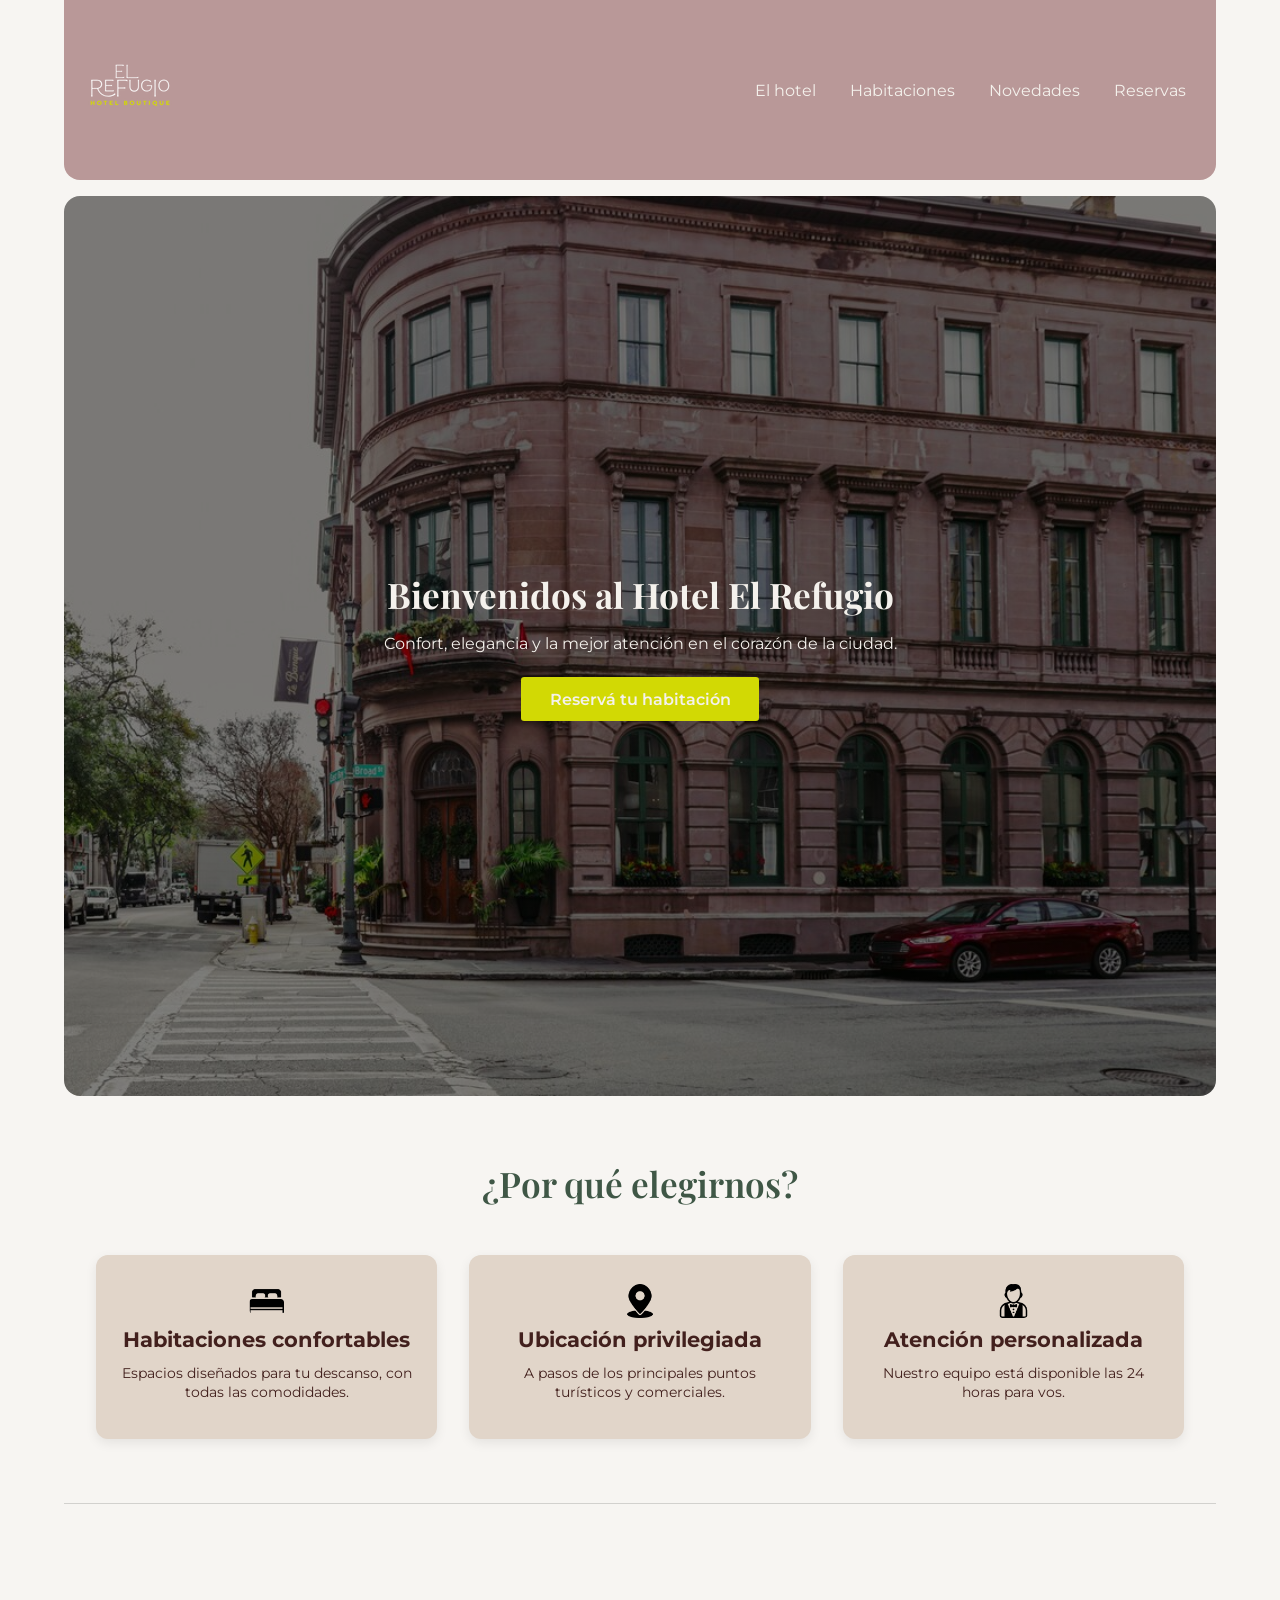
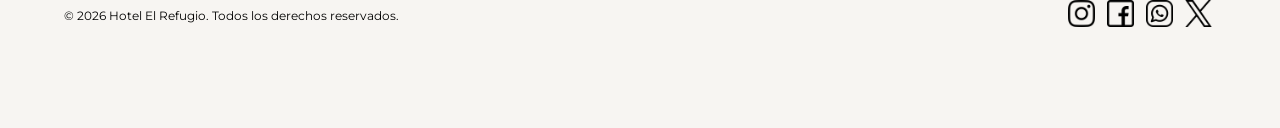
==== index.html @ 51b8ade5 "cambio de descripcion de la etiqueta meta description" ====
<!DOCTYPE html>
<html lang="es">
<head>
  <meta charset="UTF-8">
  <meta name="viewport" content="width=device-width, initial-scale=1.0">
  <link rel="stylesheet" href="./css/main.css">

  <title>Inicio | Hotel Boutique El Refugio</title>
  <link rel="shortcut icon" href="./img/logos/refugioicono.png" type="image/x-icon">

  <meta name="description" content="Hotel El Refugio ofrece alojamiento confortable, habitaciones acogedoras y atención personalizada para disfrutar de una estadía tranquila y agradable. Conocé nuestras instalaciones y reservá tu estadía.>

  <meta name="keywords" content=""Hotel El Refugio, hotel en Córdoba, alojamiento en Córdoba, hospedaje en Córdoba, habitaciones de hotel, alojamiento confortable, estadía en Córdoba, reservas de hotel, hotel turístico, habitaciones acogedoras, turismo en Córdoba">
  <meta name="author" content="María Passucci">
  <meta name="owner" content="María Passucci">


</head>
<body>
<!-- header -->
  <header>
    <nav class="header">
      <div class="logo"><img src="./img/logos/refugio.png" alt="logo hotel el refugio"></div>
      <ul class="nav-links">
        <!-- <li><a href="index.html">Inicio</a></li> -->
        <a href="nosotros.html">El hotel</a>
        <a href="habitaciones.html">Habitaciones</a>
        <a href="novedades.html">Novedades</a>
        <a href="reservas.html">Reservas</a>
      </ul>
    </nav>
  </header>

  <!-- seccion main -->
  <main>
    <section class="hero">
      <h1>Bienvenidos al Hotel El Refugio</h1>
      <p class="parrafohero">Confort, elegancia y la mejor atención en el corazón de la ciudad.</p>
      <a href="./reservas.html" class="btn-primary">Reservá tu habitación</a>
    </section>

    <section class="content">
      <h2>¿Por qué elegirnos?</h2>
      <div class="cards">
        <div class="card">
          <img src="./img/logos/room.png" alt="Logo habitacion" class="logo-img">
          <h3>Habitaciones confortables</h3>
          <p>Espacios diseñados para tu descanso, con todas las comodidades.</p>
        </div>
        <div class="card">
          <img src="./img/logos/location.png" alt="Logo ubicación" class="logo-img">
          <h3>Ubicación privilegiada</h3>
          <p>A pasos de los principales puntos turísticos y comerciales.</p>
        </div>
        <div class="card">
          <img src="./img/logos/waiter.png" alt="Logo atención personalizada" class="logo-img">
          <h3>Atención personalizada</h3>
          <p>Nuestro equipo está disponible las 24 horas para vos.</p>
        </div>
      </div>
    </section>
    
  </main>

  <footer class="footer">
    <div class="pfooter">
       <p>&copy; 2026 Hotel El Refugio. Todos los derechos reservados.</p>
    </div>
   
    <div class="redes">
      <a href="https://www.instagram.com/"><img src="./img/logos/instagram.png" alt="logo instagram" title="Instagram"></a>
      <a href="https://www.facebook.com/"><img src="./img/logos/facebook.png" alt="logo facebook" title="Facebook"></a>
      <a href="https://web.whatsapp.com/"><img src="./img/logos/whatsapp.png" alt="logo instagram" title="Whatsapp"></a>
      <a href="https://x.com/?lang=es"><img src="./img/logos/x.png" alt="logo x" title="X"></a>
    </div>
  </footer>

  <script src="js/script.js"></script>
</body>
</html>
---- css/main.css ----
@import url("https://fonts.googleapis.com/css2?family=Montserrat:ital,wght@0,100..900;1,100..900&family=Playfair+Display:ital,wght@0,400..900;1,400..900&display=swap");
.header {
  display: flex;
  flex-direction: row;
  justify-content: space-between;
  align-items: center;
  background-color: #b99898;
  width: 100%;
  height: 20vh;
  border-radius: 0px 0px 1rem 1rem;
}
@media (max-width: 900px) {
  .header {
    flex-direction: column;
    justify-content: center;
  }
}
@media (max-width: 500px) {
  .header {
    flex-direction: column;
    justify-content: center;
    height: 25vh;
  }
}

.nav-links {
  font-family: "Montserrat", sans-serif;
  list-style: none;
  padding-right: 15px;
}
.nav-links a {
  display: inline-block;
  text-decoration: none;
  font-size: 1rem;
  padding: 15px;
  color: #F4F1EC;
}
.nav-links a:hover {
  color: #D2D904;
}
@media (max-width: 1200px) and (min-width: 700) {
  .nav-links a {
    font-size: 0.87rem;
  }
}
@media (max-width: 699px) and (min-width: 400px) {
  .nav-links a {
    font-size: 0.75rem;
    align-self: center;
    padding: 5px;
  }
}
@media (max-width: 399px) {
  .nav-links a {
    font-size: 0.6rem;
    align-self: center;
    padding: 5px;
  }
}

.logo {
  transition: transform 0.3s ease;
  padding-left: 1rem;
}
.logo:hover {
  transform: scale(1.1);
}

* {
  margin: 0;
  padding: 0;
  box-sizing: border-box;
}

body {
  background-color: #F7F5F2;
  max-width: 90%;
  margin: auto;
  font-family: "Montserrat", sans-serif;
  height: 100%;
}

h1 {
  color: #1a100f;
}

.hero {
  background-image: linear-gradient(rgba(0, 0, 0, 0.5), rgba(0, 0, 0, 0.5)), url("../img/images/frentehotel.jpg");
  background-size: cover;
  background-position: center;
  min-height: 100vh;
  display: flex;
  flex-direction: column;
  justify-content: center;
  align-items: center;
  text-align: center;
  border-radius: 1rem;
  margin-top: 1rem;
}
.hero h1 {
  font-size: 2.2rem;
  margin-bottom: 1rem;
  color: #F4F1EC;
  font-family: "Playfair Display", serif;
}
.hero .parrafohero {
  color: #F4F1EC;
}

button {
  border: none;
  background-color: #D2D904;
  color: #F4F1EC;
  text-decoration: none;
  font-weight: 600;
  font-family: "Montserrat", sans-serif;
  font-size: 1rem;
}

.btn-primary {
  display: inline-block;
  margin-top: 1.5rem;
  padding: 0.8rem 1.8rem;
  background-color: #D2D904;
  color: #F4F1EC;
  text-decoration: none;
  border-radius: 0.2rem;
  font-weight: 600;
  transition: opacity 0.2s;
  font-family: "Montserrat", sans-serif;
  font-size: 1rem;
  cursor: pointer;
}
.btn-primary.btn-primary:hover {
  opacity: 0.7;
}

.reserva {
  margin: 0 auto;
}

.content {
  text-align: center;
  font-size: "Montserrat", sans-serif;
}

.form-contacto {
  display: flex;
  flex-direction: column;
  gap: 0.6rem;
  max-width: 600px;
  margin: auto;
}
.form-contacto label {
  font-weight: 600;
  margin-top: 0.7rem;
  color: #1a100f;
  font-size: 0.87rem;
}
.form-contacto input,
.form-contacto textarea {
  padding: 0.6rem;
  border: 1px solid rgba(206, 187, 194, 0.3411764706);
  border-radius: 0.5rem;
}
.form-contacto button {
  margin-top: 1rem;
  padding: 0.7rem;
  color: #F4F1EC;
  border: none;
  border-radius: 0.5rem;
  cursor: pointer;
}
.form-contacto button:hover {
  opacity: 0.85;
}

.footer {
  display: flex;
  flex-direction: row;
  justify-content: space-between;
  align-items: center;
  width: 100%;
  height: 25vh;
  border-top: 1px solid rgba(0, 0, 0, 0.15);
}
@media (max-width: 680px) {
  .footer {
    flex-direction: column;
    justify-content: center;
    align-items: center;
  }
}

.redes {
  transition: transform 0.6s ease;
}
@media (max-width: 680px) {
  .redes {
    padding-top: 20px;
  }
}
.redes img {
  width: 35px;
  height: 35px;
  padding: 4px;
}
.redes img:hover {
  transform: translateY(-8px);
}

.pfooter {
  font-size: 0.75rem;
  text-align: center;
}

.content {
  padding: 4rem 2rem;
  max-width: 100%;
  margin: 0 auto;
}
.content h2 {
  font-size: 2.2rem;
  text-align: center;
  margin-bottom: 3rem;
  color: #3f5746;
  font-family: "Playfair Display", serif;
}
.content img {
  max-width: 15%;
  padding: 0.3rem;
}

.cards {
  display: grid;
  grid-template-columns: repeat(3, 1fr);
  gap: 2rem;
}
@media (max-width: 900px) {
  .cards {
    grid-template-columns: repeat(2, 1fr);
  }
}
@media (max-width: 600px) {
  .cards {
    grid-template-columns: 1fr;
  }
}

.card {
  border-radius: 12px;
  padding: 1.5rem;
  background: #E1D5C9;
  box-shadow: 0 4px 12px rgba(0, 0, 0, 0.08);
  transition: transform 0.25s ease, box-shadow 0.25s ease;
  text-align: center;
}
.card img {
  max-width: 100%;
  border-radius: 12px;
}
.card:hover {
  transform: translateY(-9px);
  box-shadow: 0 8px 20px rgba(0, 0, 0, 0.15);
}
.card h3 {
  font-size: 1.3rem;
  margin-bottom: 0.75rem;
  color: #42201d;
}
.card p {
  font-size: 0.87rem;
  color: #42201d;
  line-height: 1.4;
  margin-bottom: 0.75rem;
}
.card .logo-img {
  max-width: 15%;
}
.card .price {
  font-weight: bold;
  font-size: 1rem;
  color: #1a100f;
  margin-bottom: 0;
}

.card-group {
  column-gap: 1rem;
  max-width: 100%;
  margin: 0 auto;
  height: 30%;
}

.refugio {
  display: flex;
  flex-direction: row;
  justify-content: center;
  align-items: center;
  column-gap: 0.7rem;
}
.refugio img {
  max-width: 50%;
}

.textorefugio {
  column-count: 2;
  column-gap: 40px;
  line-height: 1.7;
  max-width: 80%;
  justify-self: center;
  font-size: 1rem;
  text-wrap: pretty;
  padding-top: 40px;
  text-align: justify;
}

.servicios {
  color: #a17474;
  text-align: center;
}

.uno {
  padding-top: 30px;
}

.dos {
  padding-bottom: 50px;
}

h2 {
  font-weight: 600;
}

.reservas {
  background: linear-gradient(to top, #b99898, #E1D5C9, #F7F5F2 85%);
  border-radius: 0px 0px 0.5rem 0.5rem;
  margin-top: 20px;
  max-width: 90%;
  margin: auto;
}

/*# sourceMappingURL=main.css.map */
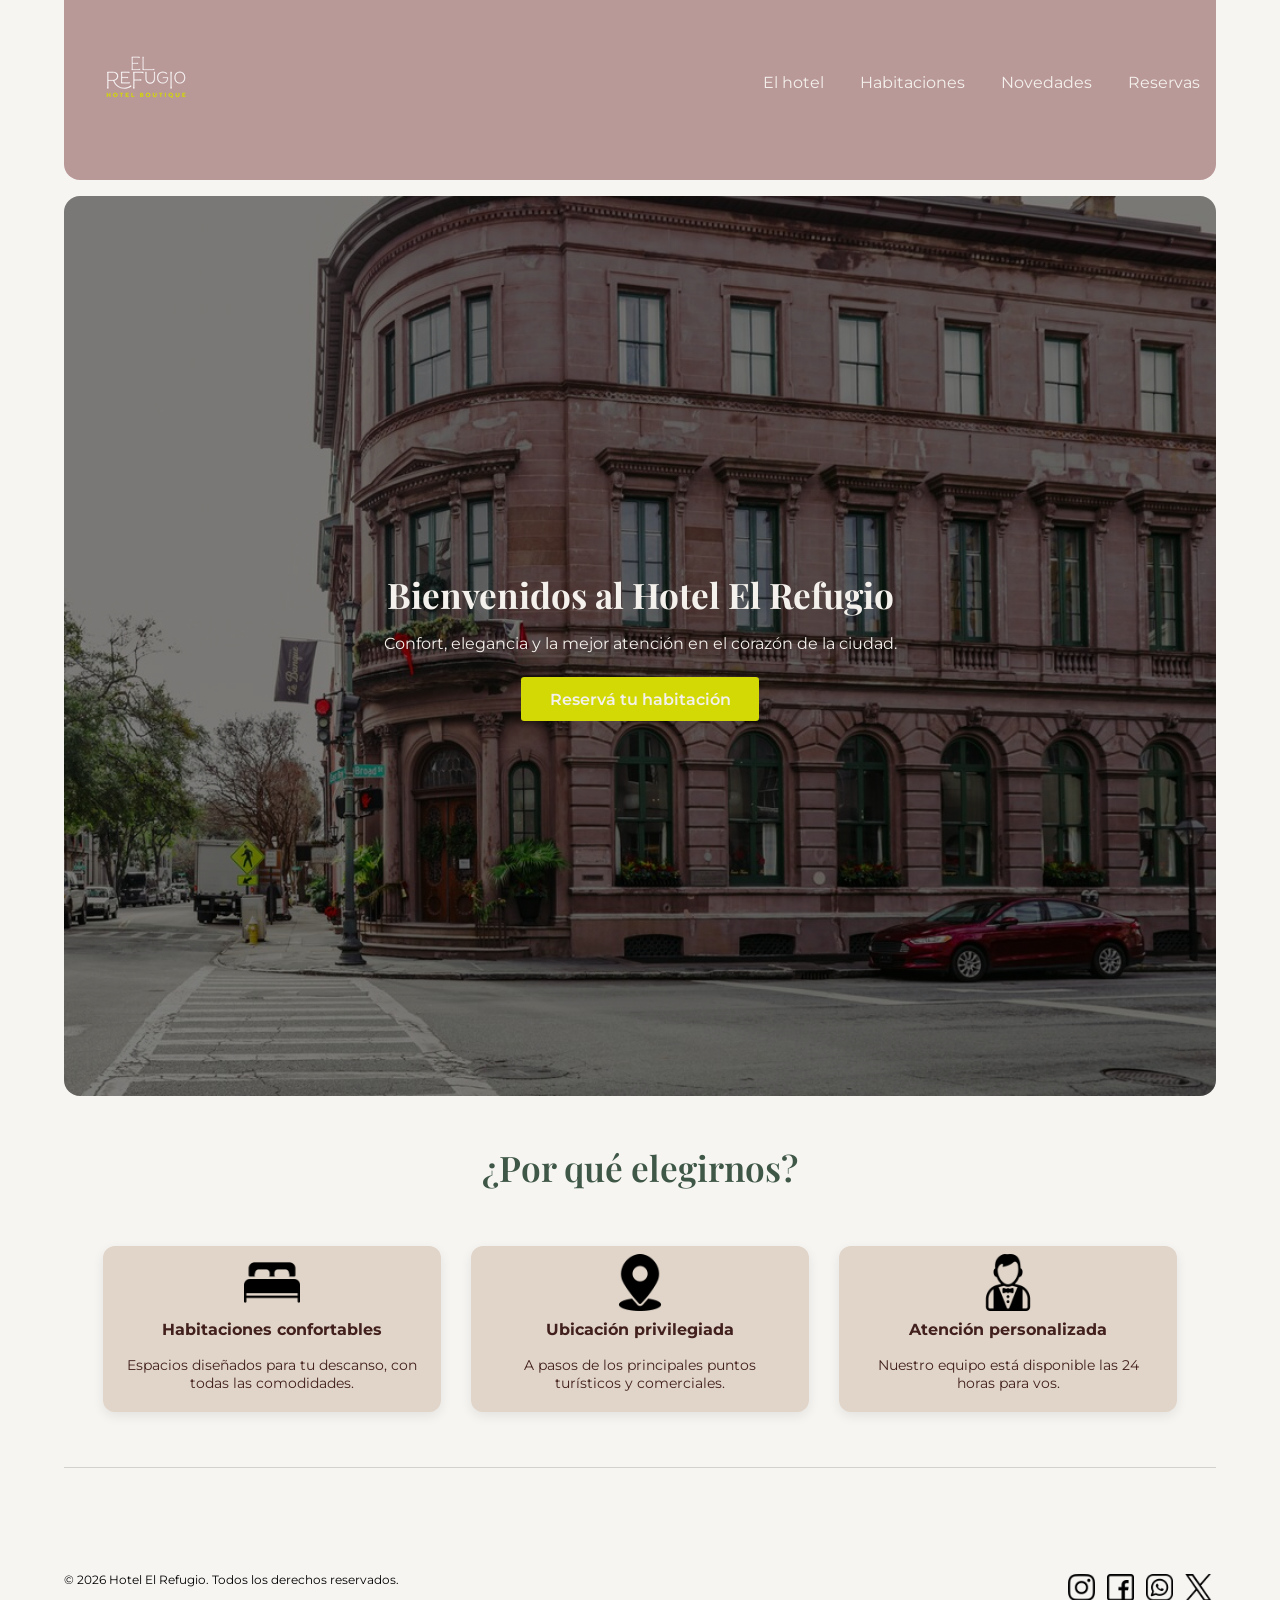
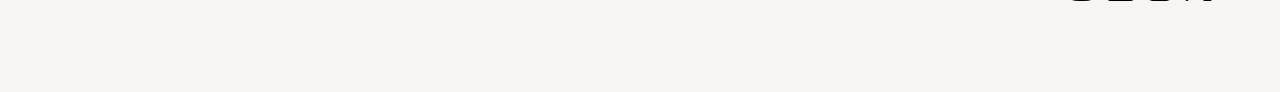
==== commit 468940e9: "agregue @media y corregi errores en html" ====
--- a/index.html
+++ b/index.html
@@ -13,6 +13,11 @@
   <meta name="keywords" content=""Hotel El Refugio, hotel en Córdoba, alojamiento en Córdoba, hospedaje en Córdoba, habitaciones de hotel, alojamiento confortable, estadía en Córdoba, reservas de hotel, hotel turístico, habitaciones acogedoras, turismo en Córdoba">
   <meta name="author" content="María Passucci">
   <meta name="owner" content="María Passucci">
+
+  <meta property="og:title" content="Hotel El Refugio" />
+<meta property="og:type" content="website"/>
+<meta property="og:url" content="https://mmpassucci.github.io/hotel-el-refugio/" />
+<meta property="og:image" content="https://raw.githubusercontent.com/mmpassucci/hotel-el-refugio/refs/heads/main/img/logos/refugio.png" />
 
 
 </head>
@@ -43,19 +48,19 @@
       <h2>¿Por qué elegirnos?</h2>
       <div class="cards">
         <div class="card">
-          <img src="./img/logos/room.png" alt="Logo habitacion" class="logo-img">
-          <h3>Habitaciones confortables</h3>
-          <p>Espacios diseñados para tu descanso, con todas las comodidades.</p>
+          <img src="./img/logos/room.png" alt="Logo habitacion" class="logoinicio">
+          <h3 class="tituloinicio">Habitaciones confortables</h3>
+          <p class="parrafoinicio">Espacios diseñados para tu descanso, con todas las comodidades.</p>
         </div>
         <div class="card">
-          <img src="./img/logos/location.png" alt="Logo ubicación" class="logo-img">
-          <h3>Ubicación privilegiada</h3>
-          <p>A pasos de los principales puntos turísticos y comerciales.</p>
+          <img src="./img/logos/location.png" alt="Logo ubicación" class="logoinicio">
+          <h3 class="tituloinicio">Ubicación privilegiada</h3>
+          <p class="parrafoinicio">A pasos de los principales puntos turísticos y comerciales.</p>
         </div>
         <div class="card">
-          <img src="./img/logos/waiter.png" alt="Logo atención personalizada" class="logo-img">
-          <h3>Atención personalizada</h3>
-          <p>Nuestro equipo está disponible las 24 horas para vos.</p>
+          <img src="./img/logos/waiter.png" alt="Logo atención personalizada" class="logoinicio">
+          <h3 class="tituloinicio">Atención personalizada</h3>
+          <p class="parrafoinicio">Nuestro equipo está disponible las 24 horas para vos.</p>
         </div>
       </div>
     </section>
--- a/css/main.css
+++ b/css/main.css
@@ -1,69 +1,56 @@
 @import url("https://fonts.googleapis.com/css2?family=Montserrat:ital,wght@0,100..900;1,100..900&family=Playfair+Display:ital,wght@0,400..900;1,400..900&display=swap");
 .header {
   display: flex;
-  flex-direction: row;
-  justify-content: space-between;
+  flex-direction: column;
+  justify-content: center;
   align-items: center;
   background-color: #b99898;
   width: 100%;
   height: 20vh;
   border-radius: 0px 0px 1rem 1rem;
-}
-@media (max-width: 900px) {
+  padding-bottom: 1rem;
+}
+@media (min-width: 768px) {
   .header {
-    flex-direction: column;
-    justify-content: center;
-  }
-}
-@media (max-width: 500px) {
-  .header {
-    flex-direction: column;
-    justify-content: center;
-    height: 25vh;
+    flex-direction: row;
+    justify-content: space-between;
   }
 }
 
 .nav-links {
   font-family: "Montserrat", sans-serif;
   list-style: none;
-  padding-right: 15px;
+  justify-self: center;
 }
 .nav-links a {
   display: inline-block;
   text-decoration: none;
-  font-size: 1rem;
-  padding: 15px;
+  font-size: 0.6rem;
+  padding: 7px;
   color: #F4F1EC;
 }
 .nav-links a:hover {
   color: #D2D904;
 }
-@media (max-width: 1200px) and (min-width: 700) {
+@media (min-width: 768px) {
   .nav-links a {
-    font-size: 0.87rem;
-  }
-}
-@media (max-width: 699px) and (min-width: 400px) {
-  .nav-links a {
-    font-size: 0.75rem;
-    align-self: center;
-    padding: 5px;
-  }
-}
-@media (max-width: 399px) {
-  .nav-links a {
-    font-size: 0.6rem;
-    align-self: center;
-    padding: 5px;
+    font-size: 1rem;
+    padding: 1rem;
   }
 }
 
 .logo {
+  width: 90px;
+  height: auto;
   transition: transform 0.3s ease;
-  padding-left: 1rem;
 }
 .logo:hover {
   transform: scale(1.1);
+}
+@media (min-width: 768px) {
+  .logo {
+    padding-left: 2rem;
+  }
 }
 
 * {
@@ -155,20 +142,20 @@
   font-weight: 600;
   margin-top: 0.7rem;
   color: #1a100f;
-  font-size: 0.87rem;
+  font-size: 0.9rem;
 }
 .form-contacto input,
 .form-contacto textarea {
   padding: 0.6rem;
   border: 1px solid rgba(206, 187, 194, 0.3411764706);
-  border-radius: 0.5rem;
+  border-radius: 0.7rem;
 }
 .form-contacto button {
   margin-top: 1rem;
   padding: 0.7rem;
   color: #F4F1EC;
   border: none;
-  border-radius: 0.5rem;
+  border-radius: 0.7rem;
   cursor: pointer;
 }
 .form-contacto button:hover {
@@ -184,7 +171,7 @@
   height: 25vh;
   border-top: 1px solid rgba(0, 0, 0, 0.15);
 }
-@media (max-width: 680px) {
+@media (max-width: 768px) {
   .footer {
     flex-direction: column;
     justify-content: center;
@@ -193,12 +180,8 @@
 }
 
 .redes {
+  padding-top: 20px;
   transition: transform 0.6s ease;
-}
-@media (max-width: 680px) {
-  .redes {
-    padding-top: 20px;
-  }
 }
 .redes img {
   width: 35px;
@@ -215,9 +198,10 @@
 }
 
 .content {
-  padding: 4rem 2rem;
+  padding: 2rem 2rem;
   max-width: 100%;
-  margin: 0 auto;
+  margin: 1rem auto;
+  column-gap: 2rem;
 }
 .content h2 {
   font-size: 2.2rem;
@@ -232,63 +216,104 @@
 }
 
 .cards {
-  display: grid;
-  grid-template-columns: repeat(3, 1fr);
-  gap: 2rem;
-}
-@media (max-width: 900px) {
+  grid-template-columns: 1fr;
+  width: 90%;
+  margin: 0 auto;
+  column-gap: 2rem;
+}
+@media (min-width: 768px) {
   .cards {
-    grid-template-columns: repeat(2, 1fr);
-  }
-}
-@media (max-width: 600px) {
-  .cards {
-    grid-template-columns: 1fr;
+    display: grid;
+    grid-template-columns: 1fr 1fr 1fr;
+    width: 100%;
+    column-gap: 1rem;
   }
 }
 
 .card {
   border-radius: 12px;
-  padding: 1.5rem;
+  padding: 0.2rem;
   background: #E1D5C9;
   box-shadow: 0 4px 12px rgba(0, 0, 0, 0.08);
   transition: transform 0.25s ease, box-shadow 0.25s ease;
   text-align: center;
+  margin: 7px;
 }
 .card img {
   max-width: 100%;
-  border-radius: 12px;
+  border-radius: 0.7rem;
 }
 .card:hover {
   transform: translateY(-9px);
   box-shadow: 0 8px 20px rgba(0, 0, 0, 0.15);
 }
-.card h3 {
-  font-size: 1.3rem;
+
+.card-title {
+  font-size: 1rem;
   margin-bottom: 0.75rem;
   color: #42201d;
 }
-.card p {
-  font-size: 0.87rem;
+@media (min-width: 768px) {
+  .card-title {
+    font-size: 1.2rem;
+  }
+}
+
+.card-text {
+  font-size: 0.9rem;
   color: #42201d;
   line-height: 1.4;
   margin-bottom: 0.75rem;
 }
-.card .logo-img {
-  max-width: 15%;
-}
-.card .price {
+@media (min-width: 768px) {
+  .card-text {
+    font-size: 1rem;
+  }
+}
+
+.logo-img {
+  width: 20%;
+}
+
+.price {
   font-weight: bold;
-  font-size: 1rem;
-  color: #1a100f;
-  margin-bottom: 0;
+  font-size: 0.75rem;
+  color: #42201d;
+  margin-bottom: 1rem;
 }
 
 .card-group {
   column-gap: 1rem;
   max-width: 100%;
   margin: 0 auto;
-  height: 30%;
+}
+
+.tituloinicio {
+  font-size: 1rem;
+  color: #42201d;
+}
+
+.parrafoinicio {
+  font-size: 0.75rem;
+  padding: 13px;
+  color: #42201d;
+  text-wrap: pretty;
+}
+@media (min-width: 768px) {
+  .parrafoinicio {
+    font-size: 0.9rem;
+    padding: 17px;
+  }
+}
+
+.logoinicio {
+  width: 17%;
+  padding: 10px;
+}
+@media (min-width: 768px) {
+  .logoinicio {
+    width: 20%;
+  }
 }
 
 .refugio {
@@ -296,7 +321,6 @@
   flex-direction: row;
   justify-content: center;
   align-items: center;
-  column-gap: 0.7rem;
 }
 .refugio img {
   max-width: 50%;
@@ -304,14 +328,20 @@
 
 .textorefugio {
   column-count: 2;
-  column-gap: 40px;
-  line-height: 1.7;
-  max-width: 80%;
+  column-gap: 25px;
+  line-height: 1.5;
+  max-width: 90%;
   justify-self: center;
-  font-size: 1rem;
+  font-size: 0.75rem;
   text-wrap: pretty;
-  padding-top: 40px;
+  margin-top: 1rem;
   text-align: justify;
+  text-wrap: pretty;
+}
+@media (min-width: 768px) {
+  .textorefugio {
+    font-size: 1rem;
+  }
 }
 
 .servicios {
@@ -324,7 +354,7 @@
 }
 
 .dos {
-  padding-bottom: 50px;
+  padding-bottom: 30px;
 }
 
 h2 {
@@ -333,10 +363,10 @@
 
 .reservas {
   background: linear-gradient(to top, #b99898, #E1D5C9, #F7F5F2 85%);
-  border-radius: 0px 0px 0.5rem 0.5rem;
+  border-radius: 0px 0px 0.7rem 0.7rem;
   margin-top: 20px;
   max-width: 90%;
-  margin: auto;
+  margin: 1rem auto;
 }
 
 /*# sourceMappingURL=main.css.map */
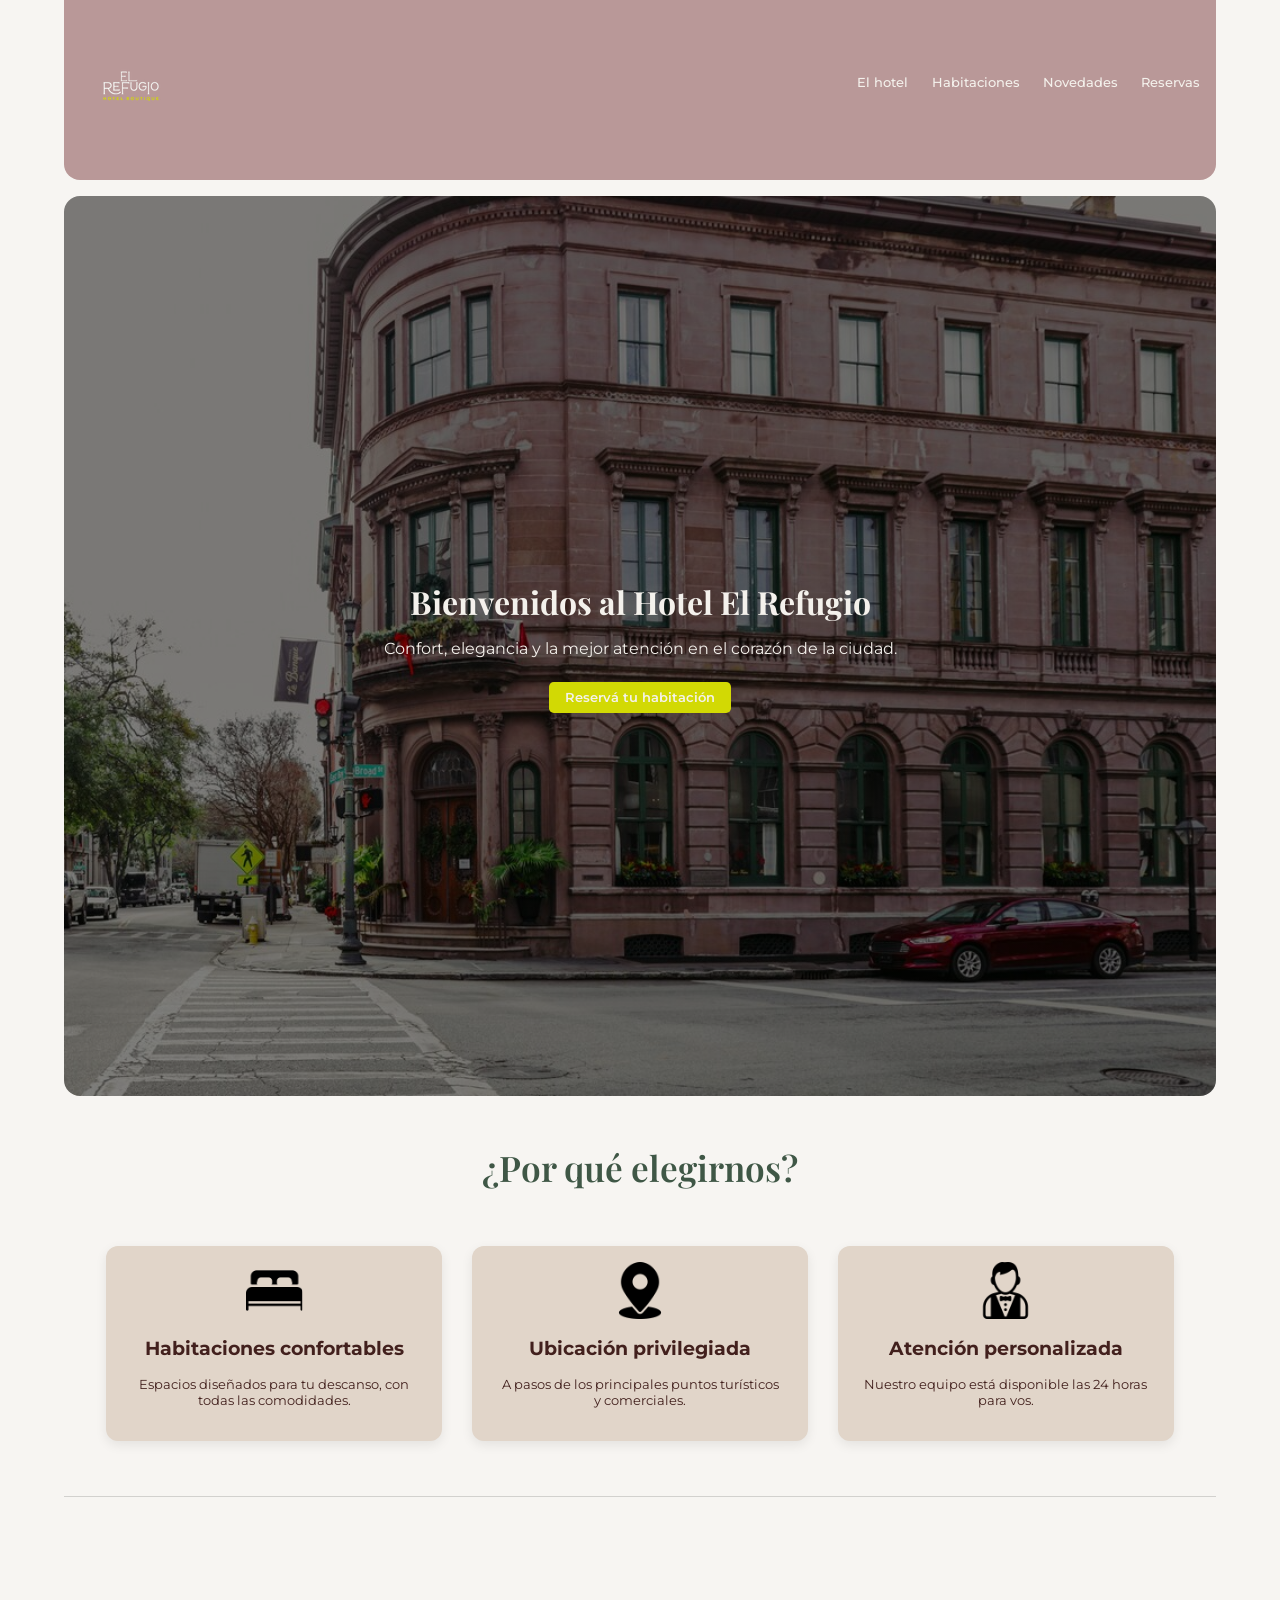
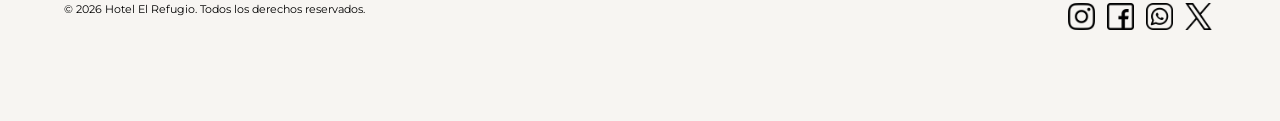
==== commit 6650c824: "pequeñas modificaciones en partials y html" ====
--- a/index.html
+++ b/index.html
@@ -25,7 +25,7 @@
 <!-- header -->
   <header>
     <nav class="header">
-      <div class="logo"><img src="./img/logos/refugio.png" alt="logo hotel el refugio"></div>
+      <div class="logo"><img src="./img/logos/refugio70x70.png" alt="logo hotel el refugio" title="logo hotel El Refugio"></div>
       <ul class="nav-links">
         <!-- <li><a href="index.html">Inicio</a></li> -->
         <a href="nosotros.html">El hotel</a>
--- a/css/main.css
+++ b/css/main.css
@@ -6,7 +6,7 @@
   align-items: center;
   background-color: #b99898;
   width: 100%;
-  height: 20vh;
+  height: 25vh;
   border-radius: 0px 0px 1rem 1rem;
   padding-bottom: 1rem;
 }
@@ -14,33 +14,34 @@
   .header {
     flex-direction: row;
     justify-content: space-between;
+    height: 20vh;
   }
 }
 
 .nav-links {
   font-family: "Montserrat", sans-serif;
   list-style: none;
-  justify-self: center;
+  flex-wrap: nowrap;
 }
 .nav-links a {
-  display: inline-block;
   text-decoration: none;
-  font-size: 0.6rem;
-  padding: 7px;
-  color: #F4F1EC;
+  font-size: 0.71rem;
+  padding: 0.2rem;
+  color: #F4F1EC;
+  font-weight: 500;
 }
 .nav-links a:hover {
   color: #D2D904;
 }
 @media (min-width: 768px) {
   .nav-links a {
-    font-size: 1rem;
-    padding: 1rem;
+    font-size: 0.8rem;
+    padding-right: 1rem;
   }
 }
 
 .logo {
-  width: 90px;
+  padding-top: 1rem;
   height: auto;
   transition: transform 0.3s ease;
 }
@@ -85,7 +86,7 @@
   margin-top: 1rem;
 }
 .hero h1 {
-  font-size: 2.2rem;
+  font-size: 2rem;
   margin-bottom: 1rem;
   color: #F4F1EC;
   font-family: "Playfair Display", serif;
@@ -97,33 +98,31 @@
 button {
   border: none;
   background-color: #D2D904;
-  color: #F4F1EC;
   text-decoration: none;
-  font-weight: 600;
   font-family: "Montserrat", sans-serif;
   font-size: 1rem;
 }
 
 .btn-primary {
-  display: inline-block;
+  display: inline;
   margin-top: 1.5rem;
-  padding: 0.8rem 1.8rem;
+  padding: 0.5rem 1rem;
   background-color: #D2D904;
   color: #F4F1EC;
   text-decoration: none;
-  border-radius: 0.2rem;
+  border-radius: 0.3rem;
   font-weight: 600;
   transition: opacity 0.2s;
   font-family: "Montserrat", sans-serif;
-  font-size: 1rem;
+  font-size: 0.8rem;
   cursor: pointer;
 }
-.btn-primary.btn-primary:hover {
+.btn-primary:hover {
   opacity: 0.7;
 }
 
 .reserva {
-  margin: 0 auto;
+  margin: 1rem auto;
 }
 
 .content {
@@ -142,7 +141,7 @@
   font-weight: 600;
   margin-top: 0.7rem;
   color: #1a100f;
-  font-size: 0.9rem;
+  font-size: 0.8rem;
 }
 .form-contacto input,
 .form-contacto textarea {
@@ -193,26 +192,36 @@
 }
 
 .pfooter {
-  font-size: 0.75rem;
+  font-size: 0.71rem;
   text-align: center;
 }
 
 .content {
-  padding: 2rem 2rem;
+  padding: 1rem 1.5rem;
   max-width: 100%;
   margin: 1rem auto;
   column-gap: 2rem;
 }
+@media (min-width: 768px) {
+  .content {
+    padding: 2rem 2.2rem;
+  }
+}
 .content h2 {
-  font-size: 2.2rem;
+  font-size: 1.5rem;
   text-align: center;
   margin-bottom: 3rem;
   color: #3f5746;
   font-family: "Playfair Display", serif;
 }
+@media (min-width: 768px) {
+  .content h2 {
+    font-size: 2.2rem;
+  }
+}
 .content img {
   max-width: 15%;
-  padding: 0.3rem;
+  padding: 0.8rem;
 }
 
 .cards {
@@ -248,26 +257,30 @@
   box-shadow: 0 8px 20px rgba(0, 0, 0, 0.15);
 }
 
-.card-title {
+.card-title, .tituloinicio {
   font-size: 1rem;
+  color: #42201d;
+  font-family: "Montserrat", sans-serif;
+}
+@media (min-width: 768px) {
+  .card-title, .tituloinicio {
+    font-size: 1.2rem;
+  }
+}
+
+.card-text, .parrafoinicio {
+  color: #42201d;
+  line-height: 0.5rem;
   margin-bottom: 0.75rem;
-  color: #42201d;
-}
-@media (min-width: 768px) {
-  .card-title {
-    font-size: 1.2rem;
-  }
-}
-
-.card-text {
-  font-size: 0.9rem;
-  color: #42201d;
-  line-height: 1.4;
-  margin-bottom: 0.75rem;
-}
-@media (min-width: 768px) {
-  .card-text {
-    font-size: 1rem;
+  font-size: 0.71rem;
+  padding: 13px;
+  text-wrap: pretty;
+  line-height: 1rem;
+}
+@media (min-width: 768px) {
+  .card-text, .parrafoinicio {
+    font-size: 0.8rem;
+    padding: 17px;
   }
 }
 
@@ -277,42 +290,24 @@
 
 .price {
   font-weight: bold;
-  font-size: 0.75rem;
+  font-size: 0.71rem;
   color: #42201d;
   margin-bottom: 1rem;
 }
 
 .card-group {
-  column-gap: 1rem;
+  column-gap: 0.7rem;
   max-width: 100%;
   margin: 0 auto;
 }
 
-.tituloinicio {
-  font-size: 1rem;
-  color: #42201d;
-}
-
-.parrafoinicio {
-  font-size: 0.75rem;
-  padding: 13px;
-  color: #42201d;
-  text-wrap: pretty;
-}
-@media (min-width: 768px) {
-  .parrafoinicio {
-    font-size: 0.9rem;
-    padding: 17px;
-  }
-}
-
 .logoinicio {
   width: 17%;
-  padding: 10px;
+  padding: 0.8rem;
 }
 @media (min-width: 768px) {
   .logoinicio {
-    width: 20%;
+    min-width: 25%;
   }
 }
 
@@ -332,7 +327,7 @@
   line-height: 1.5;
   max-width: 90%;
   justify-self: center;
-  font-size: 0.75rem;
+  font-size: 0.71rem;
   text-wrap: pretty;
   margin-top: 1rem;
   text-align: justify;
@@ -369,4 +364,34 @@
   margin: 1rem auto;
 }
 
+.carta {
+  border-radius: 12px;
+  padding: 0.2rem;
+  background: #E1D5C9;
+  box-shadow: 0 4px 12px rgba(0, 0, 0, 0.08);
+  transition: transform 0.25s ease, box-shadow 0.25s ease;
+  text-align: center;
+  margin: 7px;
+}
+.carta img {
+  max-width: 100%;
+  border-radius: 0.7rem;
+}
+.carta:hover {
+  transform: translateY(-9px);
+  box-shadow: 0 8px 20px rgba(0, 0, 0, 0.15);
+}
+
+.habitaciones {
+  display: flex;
+  justify-content: center;
+  align-items: center;
+  font-size: 0.71rem;
+}
+@media (min-width: 768px) {
+  .habitaciones {
+    font-size: 1rem;
+  }
+}
+
 /*# sourceMappingURL=main.css.map */
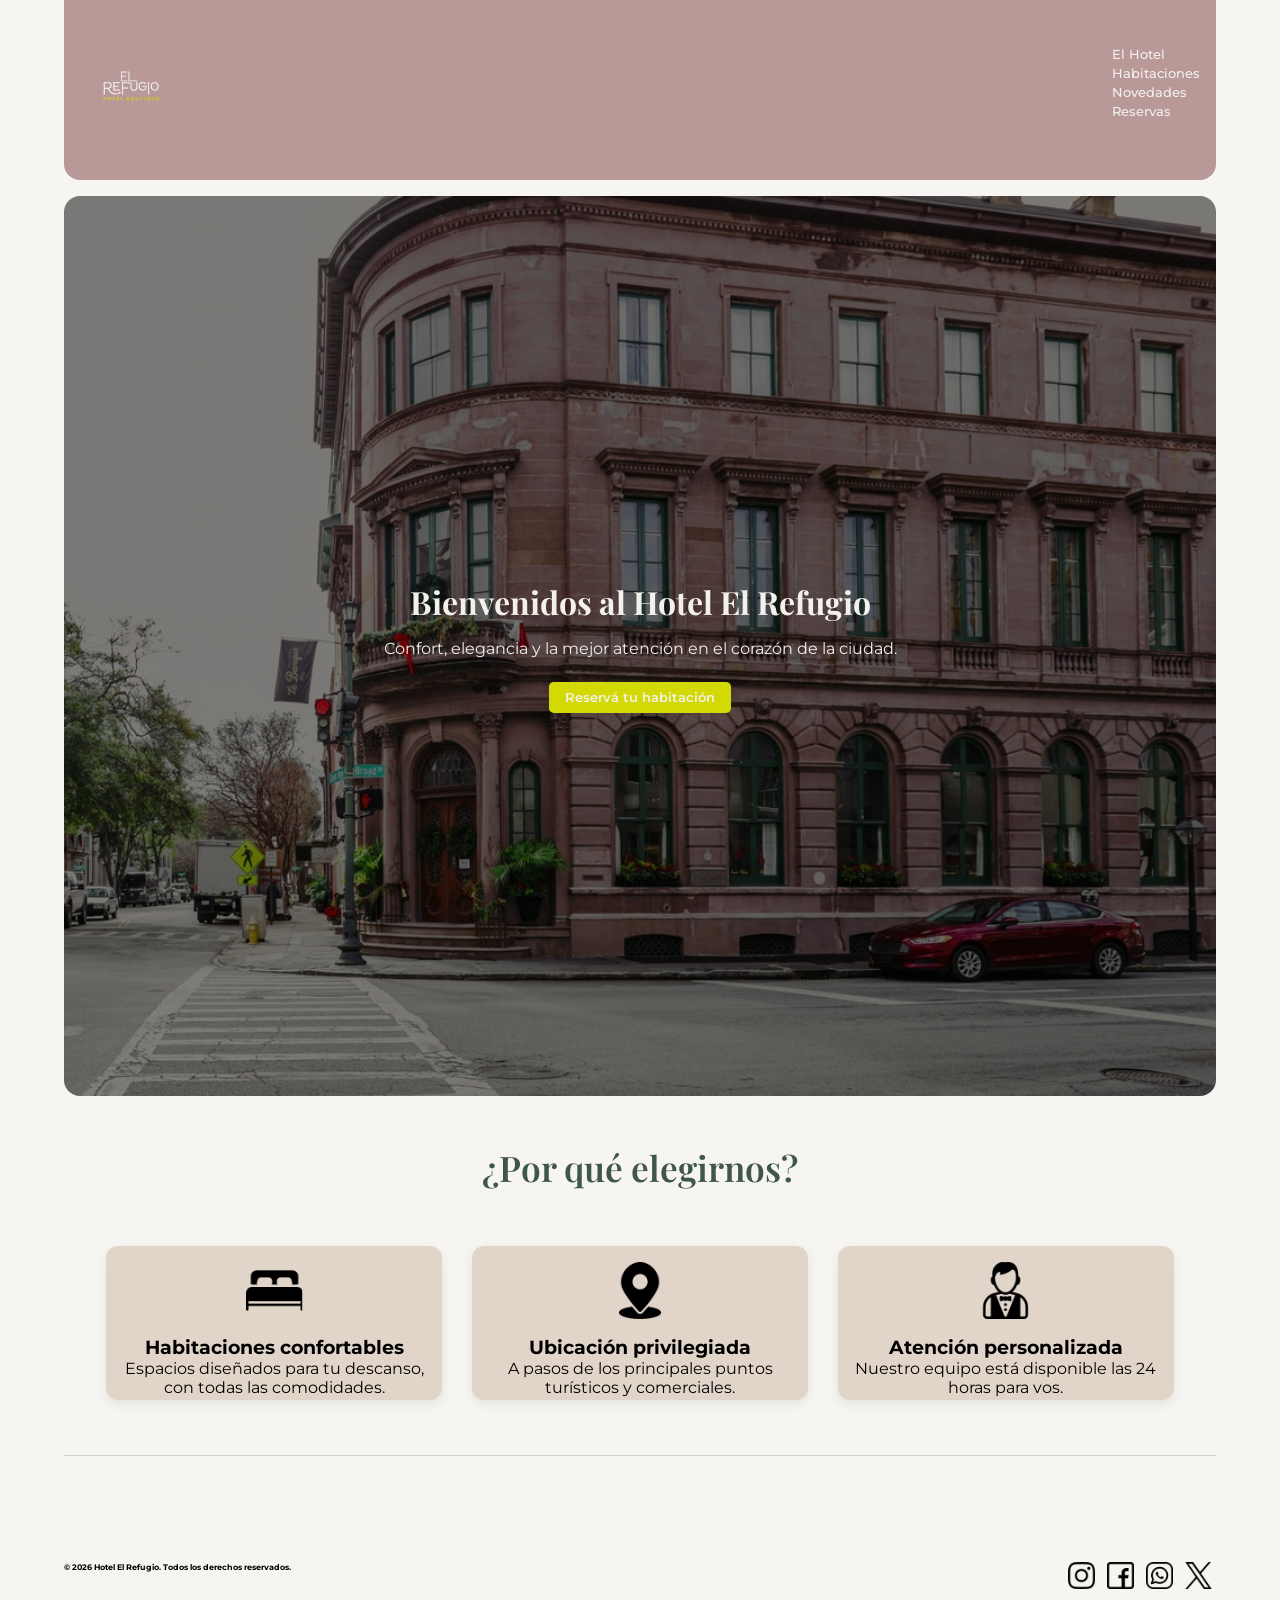
==== commit 8c3438dd: "cambios en footer" ====
--- a/index.html
+++ b/index.html
@@ -27,11 +27,11 @@
     <nav class="header">
       <div class="logo"><img src="./img/logos/refugio70x70.png" alt="logo hotel el refugio" title="logo hotel El Refugio"></div>
       <ul class="nav-links">
-        <!-- <li><a href="index.html">Inicio</a></li> -->
-        <a href="nosotros.html">El hotel</a>
-        <a href="habitaciones.html">Habitaciones</a>
-        <a href="novedades.html">Novedades</a>
-        <a href="reservas.html">Reservas</a>
+    
+          <li><a href="nosotros.html">El Hotel</a></li>
+          <li><a href="habitaciones.html">Habitaciones</a></li>
+          <li><a href="novedades.html">Novedades</a></li>
+          <li><a href="reservas.html">Reservas</a></li>
       </ul>
     </nav>
   </header>
@@ -49,18 +49,18 @@
       <div class="cards">
         <div class="card">
           <img src="./img/logos/room.png" alt="Logo habitacion" class="logoinicio">
-          <h3 class="tituloinicio">Habitaciones confortables</h3>
-          <p class="parrafoinicio">Espacios diseñados para tu descanso, con todas las comodidades.</p>
+          <h3 class="titulocard">Habitaciones confortables</h3>
+          <p class="parrafocard">Espacios diseñados para tu descanso, con todas las comodidades.</p>
         </div>
         <div class="card">
           <img src="./img/logos/location.png" alt="Logo ubicación" class="logoinicio">
-          <h3 class="tituloinicio">Ubicación privilegiada</h3>
-          <p class="parrafoinicio">A pasos de los principales puntos turísticos y comerciales.</p>
+          <h3 class="titulocard">Ubicación privilegiada</h3>
+          <p class="parrafocard">A pasos de los principales puntos turísticos y comerciales.</p>
         </div>
         <div class="card">
           <img src="./img/logos/waiter.png" alt="Logo atención personalizada" class="logoinicio">
-          <h3 class="tituloinicio">Atención personalizada</h3>
-          <p class="parrafoinicio">Nuestro equipo está disponible las 24 horas para vos.</p>
+          <h3 class="titulocard">Atención personalizada</h3>
+          <p class="parrafocard">Nuestro equipo está disponible las 24 horas para vos.</p>
         </div>
       </div>
     </section>
@@ -69,7 +69,7 @@
 
   <footer class="footer">
     <div class="pfooter">
-       <p>&copy; 2026 Hotel El Refugio. Todos los derechos reservados.</p>
+       <h6>&copy; 2026 Hotel El Refugio. Todos los derechos reservados.</h6>
     </div>
    
     <div class="redes">
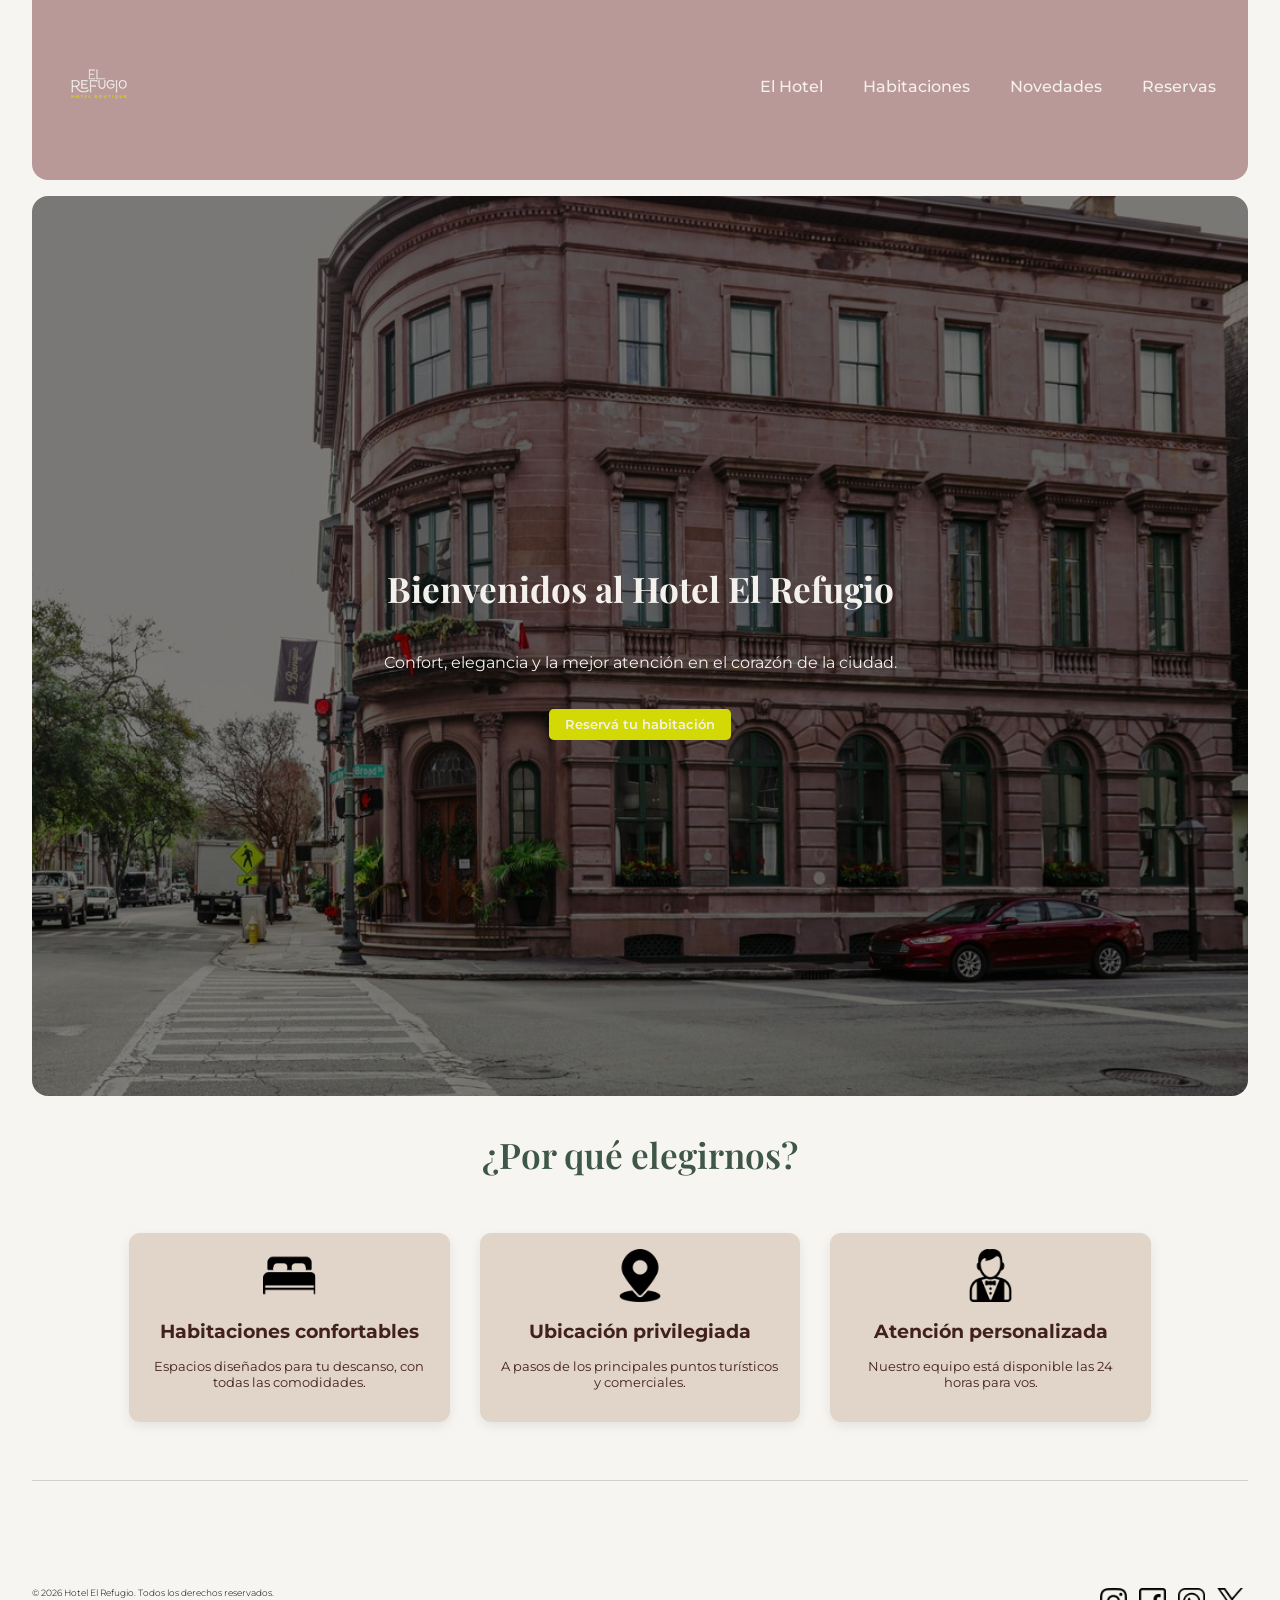
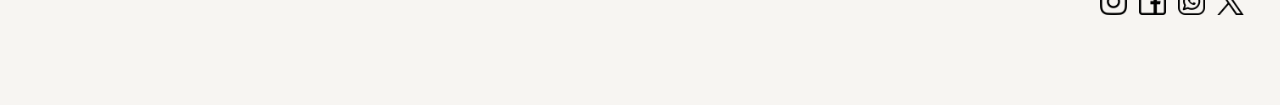
==== commit 183365e6: "descripciones a iconos e img de html" ====
--- a/index.html
+++ b/index.html
@@ -41,24 +41,24 @@
     <section class="hero">
       <h1>Bienvenidos al Hotel El Refugio</h1>
       <p class="parrafohero">Confort, elegancia y la mejor atención en el corazón de la ciudad.</p>
-      <a href="./reservas.html" class="btn-primary">Reservá tu habitación</a>
+      <a href="./reservas.html" class="btn-primary" title="botón de reservas">Reservá tu habitación</a>
     </section>
 
     <section class="content">
       <h2>¿Por qué elegirnos?</h2>
       <div class="cards">
         <div class="card">
-          <img src="./img/logos/room.png" alt="Logo habitacion" class="logoinicio">
+          <img src="./img/logos/room.png" alt="Logo habitacion" class="logoinicio" title="icono de una cama">
           <h3 class="titulocard">Habitaciones confortables</h3>
           <p class="parrafocard">Espacios diseñados para tu descanso, con todas las comodidades.</p>
         </div>
         <div class="card">
-          <img src="./img/logos/location.png" alt="Logo ubicación" class="logoinicio">
+          <img src="./img/logos/location.png" alt="Logo ubicación" class="logoinicio" title="icono de geolocalización">
           <h3 class="titulocard">Ubicación privilegiada</h3>
           <p class="parrafocard">A pasos de los principales puntos turísticos y comerciales.</p>
         </div>
         <div class="card">
-          <img src="./img/logos/waiter.png" alt="Logo atención personalizada" class="logoinicio">
+          <img src="./img/logos/waiter.png" alt="Logo atención personalizada" class="logoinicio" title="icono de un mozo">
           <h3 class="titulocard">Atención personalizada</h3>
           <p class="parrafocard">Nuestro equipo está disponible las 24 horas para vos.</p>
         </div>
--- a/css/main.css
+++ b/css/main.css
@@ -1,47 +1,66 @@
 @import url("https://fonts.googleapis.com/css2?family=Montserrat:ital,wght@0,100..900;1,100..900&family=Playfair+Display:ital,wght@0,400..900;1,400..900&display=swap");
+.cardtitulos, .card-title,
+.titulocard {
+  font-size: 1rem;
+  color: #42201d;
+  font-family: "Montserrat", sans-serif;
+}
+
+.cardparrafo, .card-text,
+.parrafocard {
+  color: #42201d;
+  line-height: 0.5rem;
+  margin-bottom: 0.75rem;
+  font-size: 0.71rem;
+  padding: 0.8rem;
+  text-wrap: pretty;
+  line-height: 1rem;
+}
+
 .header {
   display: flex;
   flex-direction: column;
   justify-content: center;
   align-items: center;
+  padding-bottom: 0.5rem;
   background-color: #b99898;
   width: 100%;
-  height: 25vh;
+  height: 20vh;
   border-radius: 0px 0px 1rem 1rem;
-  padding-bottom: 1rem;
 }
 @media (min-width: 768px) {
   .header {
     flex-direction: row;
     justify-content: space-between;
-    height: 20vh;
   }
 }
 
 .nav-links {
+  display: flex;
   font-family: "Montserrat", sans-serif;
   list-style: none;
-  flex-wrap: nowrap;
-}
-.nav-links a {
+  margin: 0;
+  padding: 0;
+}
+.nav-links li a {
   text-decoration: none;
   font-size: 0.71rem;
-  padding: 0.2rem;
   color: #F4F1EC;
   font-weight: 500;
-}
-.nav-links a:hover {
+  padding: 0.5rem;
+}
+.nav-links li a:hover {
   color: #D2D904;
 }
 @media (min-width: 768px) {
-  .nav-links a {
-    font-size: 0.8rem;
-    padding-right: 1rem;
+  .nav-links li a {
+    font-size: 1rem;
+    padding-right: 2rem;
   }
 }
 
 .logo {
-  padding-top: 1rem;
+  padding-top: 0.2rem;
   height: auto;
   transition: transform 0.3s ease;
 }
@@ -62,14 +81,10 @@
 
 body {
   background-color: #F7F5F2;
-  max-width: 90%;
+  max-width: 95%;
   margin: auto;
   font-family: "Montserrat", sans-serif;
   height: 100%;
-}
-
-h1 {
-  color: #1a100f;
 }
 
 .hero {
@@ -86,13 +101,16 @@
   margin-top: 1rem;
 }
 .hero h1 {
-  font-size: 2rem;
+  color: #1a100f;
+  font-size: 2.2rem;
   margin-bottom: 1rem;
   color: #F4F1EC;
   font-family: "Playfair Display", serif;
+  padding: 0.8rem;
 }
 .hero .parrafohero {
   color: #F4F1EC;
+  padding: 0.8rem;
 }
 
 button {
@@ -192,95 +210,39 @@
 }
 
 .pfooter {
-  font-size: 0.71rem;
-  text-align: center;
-}
-
-.content {
-  padding: 1rem 1.5rem;
-  max-width: 100%;
-  margin: 1rem auto;
-  column-gap: 2rem;
-}
-@media (min-width: 768px) {
-  .content {
-    padding: 2rem 2.2rem;
-  }
-}
-.content h2 {
-  font-size: 1.5rem;
-  text-align: center;
-  margin-bottom: 3rem;
-  color: #3f5746;
-  font-family: "Playfair Display", serif;
-}
-@media (min-width: 768px) {
-  .content h2 {
-    font-size: 2.2rem;
-  }
-}
-.content img {
-  max-width: 15%;
-  padding: 0.8rem;
+  font-size: 0.8rem;
+  text-align: center;
+}
+.pfooter h6 {
+  font-weight: 300;
 }
 
 .cards {
   grid-template-columns: 1fr;
   width: 90%;
-  margin: 0 auto;
-  column-gap: 2rem;
+  margin: 1rem auto;
+  gap: 3rem;
 }
 @media (min-width: 768px) {
   .cards {
     display: grid;
     grid-template-columns: 1fr 1fr 1fr;
-    width: 100%;
-    column-gap: 1rem;
-  }
-}
-
-.card {
-  border-radius: 12px;
-  padding: 0.2rem;
-  background: #E1D5C9;
-  box-shadow: 0 4px 12px rgba(0, 0, 0, 0.08);
-  transition: transform 0.25s ease, box-shadow 0.25s ease;
-  text-align: center;
-  margin: 7px;
-}
-.card img {
-  max-width: 100%;
-  border-radius: 0.7rem;
-}
-.card:hover {
-  transform: translateY(-9px);
-  box-shadow: 0 8px 20px rgba(0, 0, 0, 0.15);
-}
-
-.card-title, .tituloinicio {
-  font-size: 1rem;
-  color: #42201d;
-  font-family: "Montserrat", sans-serif;
-}
-@media (min-width: 768px) {
-  .card-title, .tituloinicio {
+    gap: 1rem;
+  }
+}
+
+@media (min-width: 768px) {
+  .card-title,
+  .titulocard {
     font-size: 1.2rem;
   }
 }
 
-.card-text, .parrafoinicio {
-  color: #42201d;
-  line-height: 0.5rem;
-  margin-bottom: 0.75rem;
-  font-size: 0.71rem;
-  padding: 13px;
-  text-wrap: pretty;
-  line-height: 1rem;
-}
-@media (min-width: 768px) {
-  .card-text, .parrafoinicio {
+@media (min-width: 768px) {
+  .card-text,
+  .parrafocard {
     font-size: 0.8rem;
-    padding: 17px;
+    padding: 1rem;
   }
 }
 
@@ -289,7 +251,7 @@
 }
 
 .price {
-  font-weight: bold;
+  font-weight: 400;
   font-size: 0.71rem;
   color: #42201d;
   margin-bottom: 1rem;
@@ -302,7 +264,9 @@
 }
 
 .logoinicio {
-  width: 17%;
+  width: 50px;
+  height: auto;
+  max-width: 100%;
   padding: 0.8rem;
 }
 @media (min-width: 768px) {
@@ -318,7 +282,9 @@
   align-items: center;
 }
 .refugio img {
-  max-width: 50%;
+  width: 50%;
+  height: 50%;
+  object-fit: cover;
 }
 
 .textorefugio {
@@ -331,7 +297,6 @@
   text-wrap: pretty;
   margin-top: 1rem;
   text-align: justify;
-  text-wrap: pretty;
 }
 @media (min-width: 768px) {
   .textorefugio {
@@ -345,15 +310,58 @@
 }
 
 .uno {
-  padding-top: 30px;
+  padding-top: 1.5rem;
 }
 
 .dos {
-  padding-bottom: 30px;
-}
-
-h2 {
+  padding-bottom: 1.5rem;
+}
+
+.content {
+  padding: 1rem 1.5rem;
+  max-width: 100%;
+  margin: 0 auto;
+  column-gap: 2rem;
+}
+@media (min-width: 768px) {
+  .content {
+    padding: 2.2rem 2rem;
+  }
+}
+.content h2 {
+  font-size: 1.5rem;
+  text-align: center;
+  margin-bottom: 3rem;
+  color: #3f5746;
+  font-family: "Playfair Display", serif;
   font-weight: 600;
+}
+@media (min-width: 768px) {
+  .content h2 {
+    font-size: 2.2rem;
+  }
+}
+.content img {
+  max-width: 15%;
+  padding: 0.8rem;
+}
+
+.card {
+  border-radius: 0.7rem;
+  padding: 0.2rem;
+  background: #E1D5C9;
+  box-shadow: 0 4px 12px rgba(0, 0, 0, 0.08);
+  transition: transform 0.25s ease, box-shadow 0.25s ease;
+  text-align: center;
+  margin: 7px;
+}
+.card img {
+  max-width: 100%;
+  border-radius: 0.7rem;
+}
+.card:hover {
+  transform: translateY(-9px);
+  box-shadow: 0 8px 20px rgba(0, 0, 0, 0.15);
 }
 
 .reservas {
@@ -364,24 +372,6 @@
   margin: 1rem auto;
 }
 
-.carta {
-  border-radius: 12px;
-  padding: 0.2rem;
-  background: #E1D5C9;
-  box-shadow: 0 4px 12px rgba(0, 0, 0, 0.08);
-  transition: transform 0.25s ease, box-shadow 0.25s ease;
-  text-align: center;
-  margin: 7px;
-}
-.carta img {
-  max-width: 100%;
-  border-radius: 0.7rem;
-}
-.carta:hover {
-  transform: translateY(-9px);
-  box-shadow: 0 8px 20px rgba(0, 0, 0, 0.15);
-}
-
 .habitaciones {
   display: flex;
   justify-content: center;
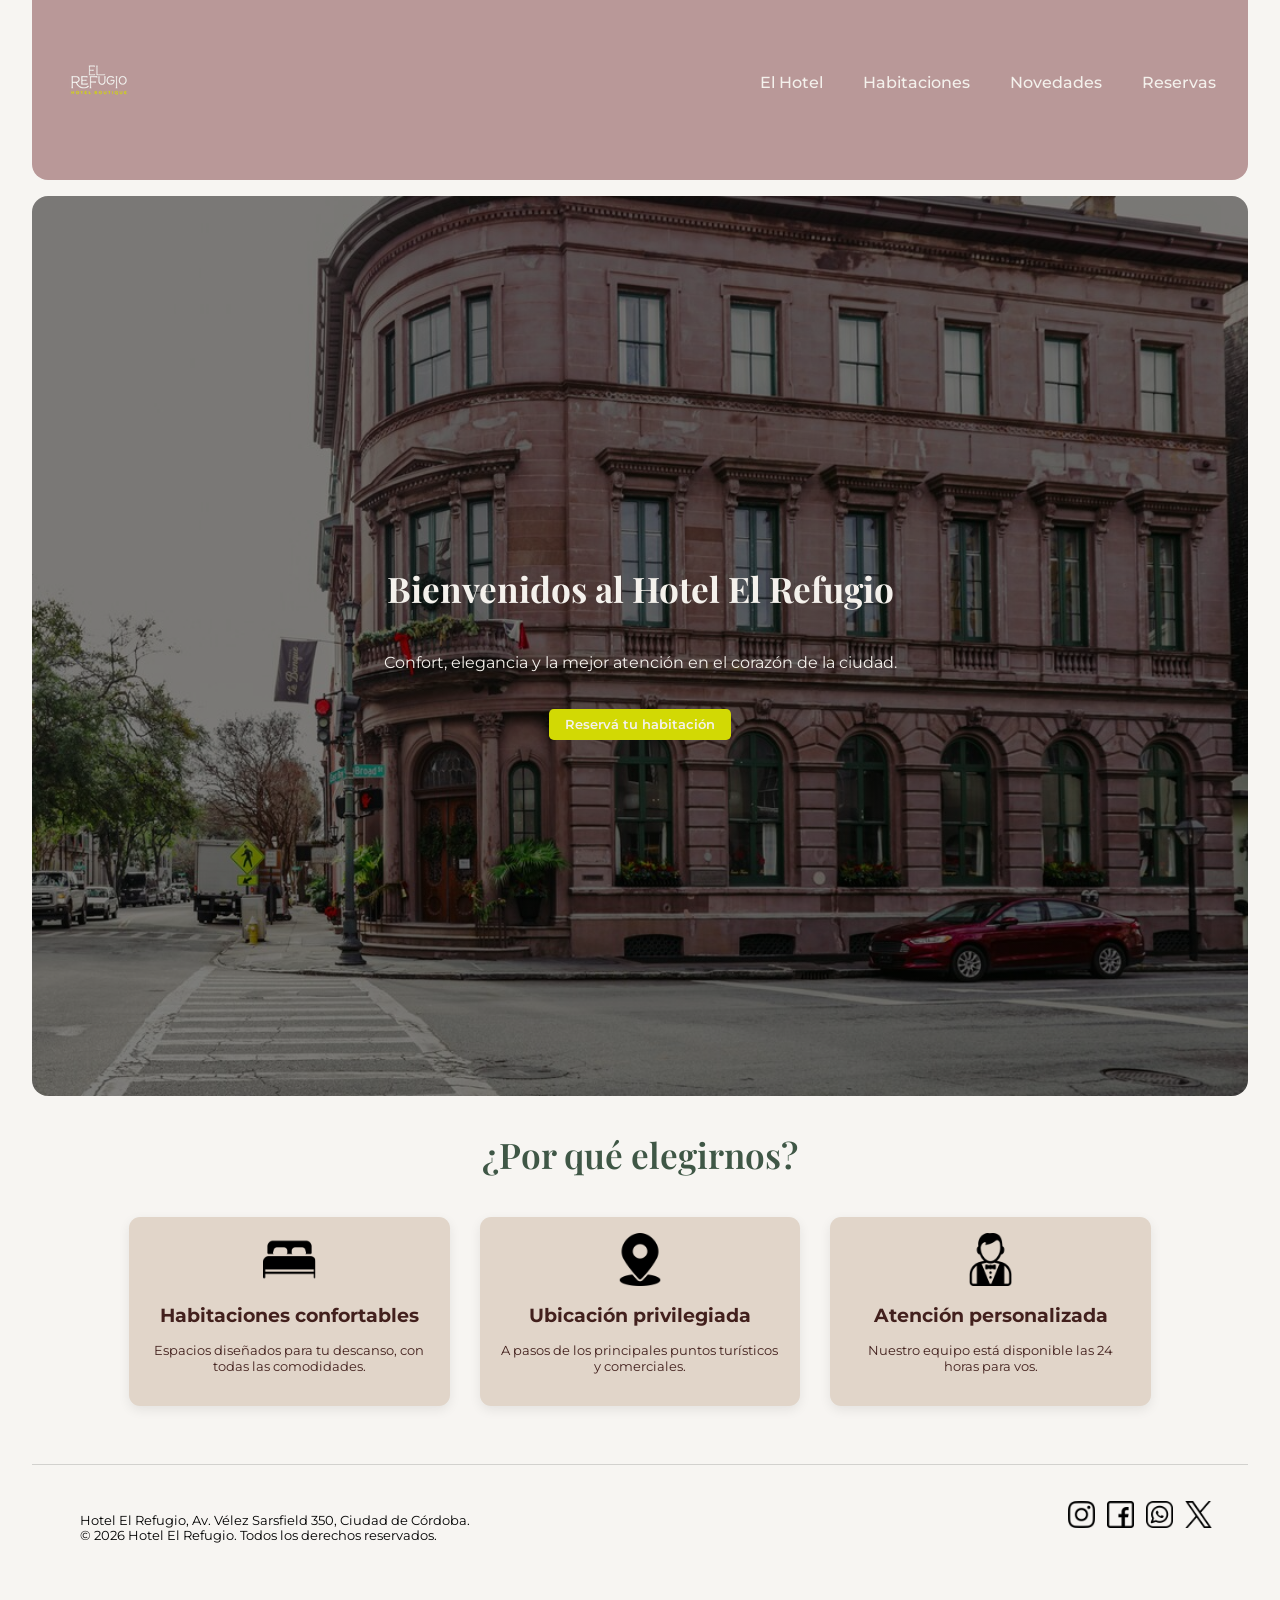
==== commit 4e5811fb: "cambios en footer en html y scss" ====
--- a/index.html
+++ b/index.html
@@ -10,7 +10,7 @@
 
   <meta name="description" content="Hotel El Refugio ofrece alojamiento confortable, habitaciones acogedoras y atención personalizada para disfrutar de una estadía tranquila y agradable. Conocé nuestras instalaciones y reservá tu estadía.>
 
-  <meta name="keywords" content=""Hotel El Refugio, hotel en Córdoba, alojamiento en Córdoba, hospedaje en Córdoba, habitaciones de hotel, alojamiento confortable, estadía en Córdoba, reservas de hotel, hotel turístico, habitaciones acogedoras, turismo en Córdoba">
+  <meta name="keywords" content="Hotel El Refugio, hotel en Córdoba, alojamiento en Córdoba, hospedaje en Córdoba, habitaciones de hotel, alojamiento confortable, estadía en Córdoba, reservas de hotel, hotel turístico, habitaciones acogedoras, turismo en Córdoba">
   <meta name="author" content="María Passucci">
   <meta name="owner" content="María Passucci">
 
@@ -64,13 +64,14 @@
         </div>
       </div>
     </section>
-    
+
+  
   </main>
 
   <footer class="footer">
-    <div class="pfooter">
-       <h6>&copy; 2026 Hotel El Refugio. Todos los derechos reservados.</h6>
-    </div>
+
+       <p class="footertext">Hotel El Refugio, Av. Vélez Sarsfield 350, Ciudad de Córdoba.<br>&copy; 2026 Hotel El Refugio. Todos los derechos reservados.</p>
+
    
     <div class="redes">
       <a href="https://www.instagram.com/"><img src="./img/logos/instagram.png" alt="logo instagram" title="Instagram"></a>
--- a/css/main.css
+++ b/css/main.css
@@ -22,7 +22,7 @@
   flex-direction: column;
   justify-content: center;
   align-items: center;
-  padding-bottom: 0.5rem;
+  padding-bottom: 1rem;
   background-color: #b99898;
   width: 100%;
   height: 20vh;
@@ -181,23 +181,22 @@
 
 .footer {
   display: flex;
-  flex-direction: row;
-  justify-content: space-between;
-  align-items: center;
+  flex-direction: column;
+  align-content: center;
   width: 100%;
-  height: 25vh;
+  height: 20vh;
   border-top: 1px solid rgba(0, 0, 0, 0.15);
-}
-@media (max-width: 768px) {
+  padding: 2rem;
+}
+@media (min-width: 768px) {
   .footer {
-    flex-direction: column;
-    justify-content: center;
-    align-items: center;
+    flex-direction: row;
+    justify-content: space-between;
   }
 }
 
 .redes {
-  padding-top: 20px;
+  text-align: center;
   transition: transform 0.6s ease;
 }
 .redes img {
@@ -209,12 +208,17 @@
   transform: translateY(-8px);
 }
 
-.pfooter {
-  font-size: 0.8rem;
-  text-align: center;
-}
-.pfooter h6 {
-  font-weight: 300;
+.footertext {
+  font-family: "Montserrat", sans-serif;
+  font-size: 0.71rem;
+  text-align: center;
+  margin: 1rem;
+}
+@media (min-width: 768px) {
+  .footertext {
+    text-align: left;
+    font-size: 0.8rem;
+  }
 }
 
 .cards {
@@ -317,6 +321,42 @@
   padding-bottom: 1.5rem;
 }
 
+.ubicacion {
+  display: flex;
+  flex-direction: column;
+  justify-content: center;
+  align-items: center;
+}
+
+.map {
+  display: flex;
+  justify-content: center;
+  width: 100%;
+  height: 100%;
+  padding: 1.5rem;
+}
+
+.titulomap {
+  font-family: "Playfair Display", serif;
+  color: #3f5746;
+  padding: 1rem;
+}
+
+.parrafomap {
+  max-width: 90%;
+  font-family: "Montserrat", sans-serif;
+  color: #42201d;
+  font-size: 0.71rem;
+  text-align: center;
+  line-height: 1.5;
+  padding: 0.8rem;
+}
+@media (min-width: 768px) {
+  .parrafomap {
+    font-size: 1rem;
+  }
+}
+
 .content {
   padding: 1rem 1.5rem;
   max-width: 100%;
@@ -331,7 +371,7 @@
 .content h2 {
   font-size: 1.5rem;
   text-align: center;
-  margin-bottom: 3rem;
+  margin-bottom: 2rem;
   color: #3f5746;
   font-family: "Playfair Display", serif;
   font-weight: 600;
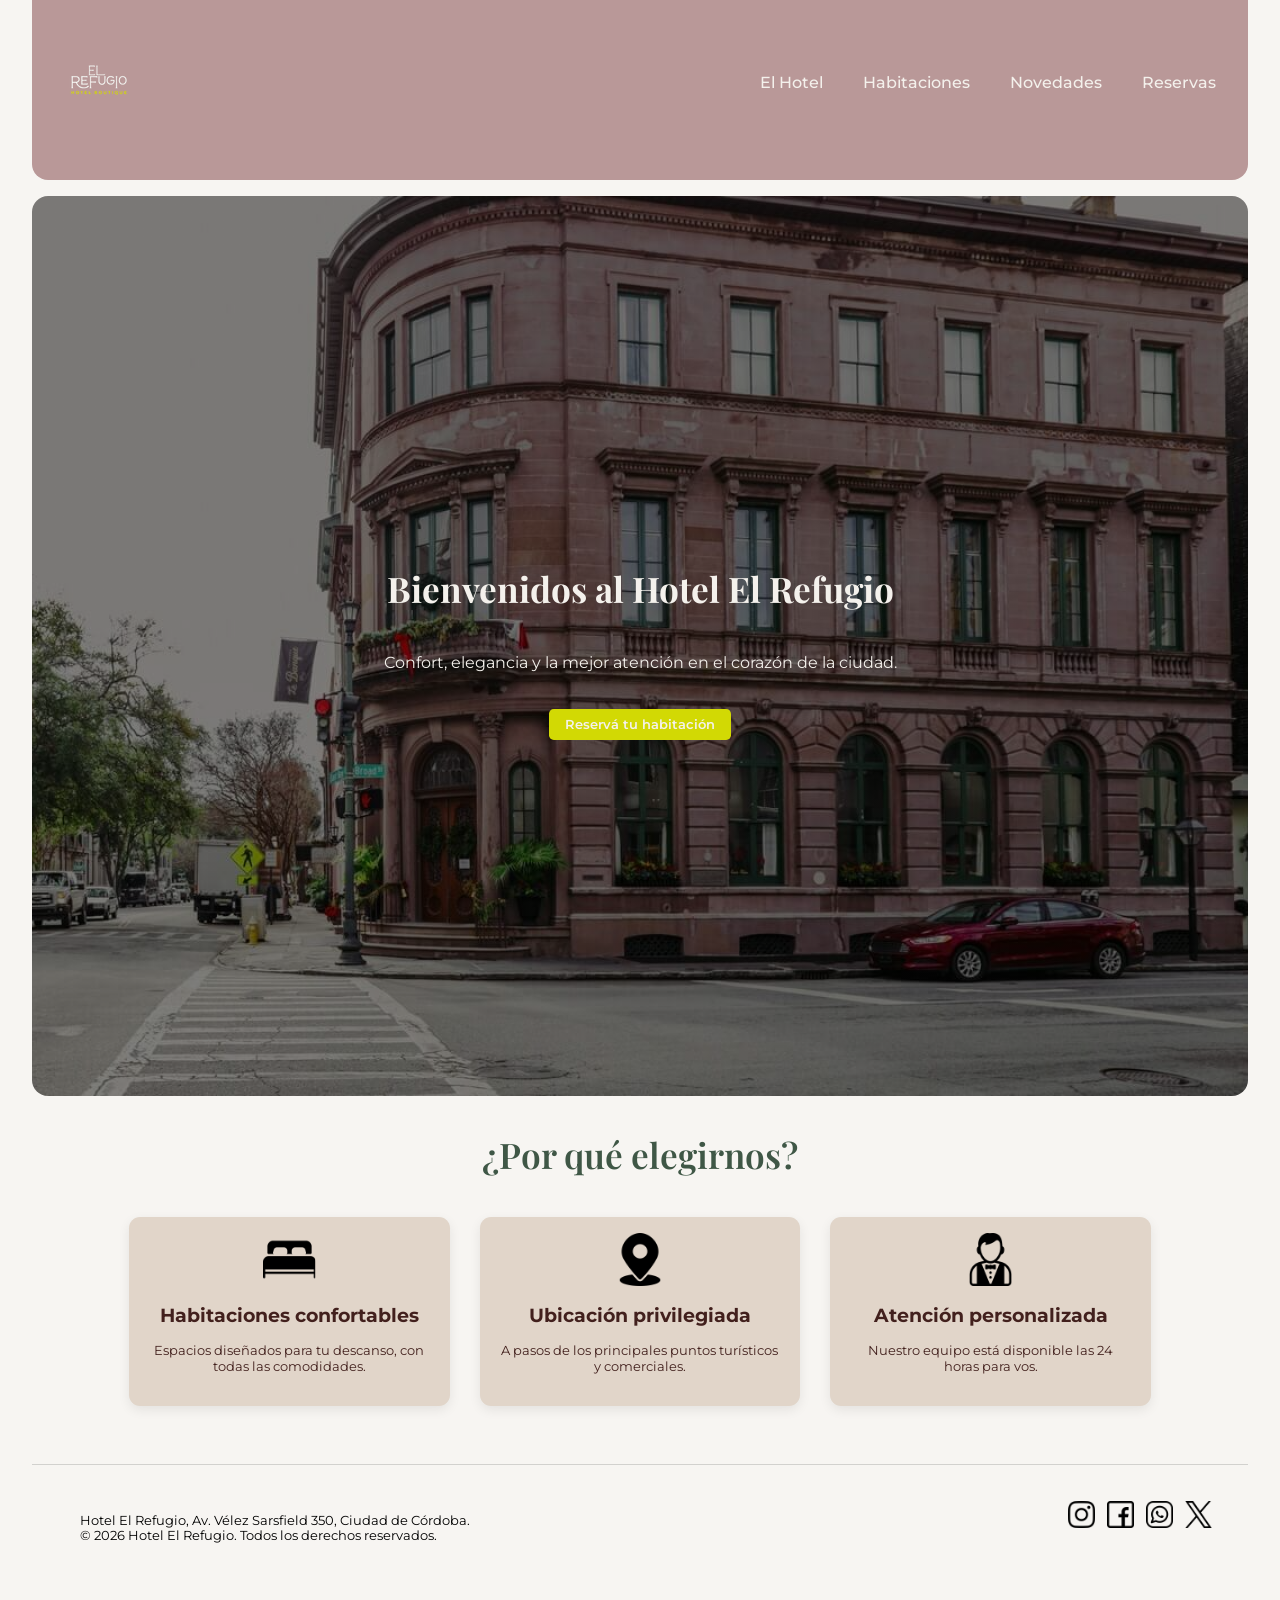
==== commit 32988e6d: "reestructuracion de carpetas, cambio de rutas y optimización de imagenes" ====
--- a/index.html
+++ b/index.html
@@ -5,7 +5,7 @@
   <meta name="viewport" content="width=device-width, initial-scale=1.0">
   <link rel="stylesheet" href="./css/main.css">
 
-  <title>Inicio | Hotel Boutique El Refugio</title>
+  <title>Inicio | Página de Inicio del Hotel Boutique El Refugio</title>
   <link rel="shortcut icon" href="./img/logos/refugioicono.png" type="image/x-icon">
 
   <meta name="description" content="Hotel El Refugio ofrece alojamiento confortable, habitaciones acogedoras y atención personalizada para disfrutar de una estadía tranquila y agradable. Conocé nuestras instalaciones y reservá tu estadía.>
@@ -28,10 +28,10 @@
       <div class="logo"><img src="./img/logos/refugio70x70.png" alt="logo hotel el refugio" title="logo hotel El Refugio"></div>
       <ul class="nav-links">
     
-          <li><a href="nosotros.html">El Hotel</a></li>
-          <li><a href="habitaciones.html">Habitaciones</a></li>
-          <li><a href="novedades.html">Novedades</a></li>
-          <li><a href="reservas.html">Reservas</a></li>
+          <li><a href="./pages/nosotros.html" title="link a la página nosotros">El Hotel</a></li>
+          <li><a href="./pages/habitaciones.html" title="link a la página habitaciones">Habitaciones</a></li>
+          <li><a href="./pages/novedades.html" title="link a la página novedades">Novedades</a></li>
+          <li><a href="./pages/reservas.html" title="link a la página reservas">Reservas</a></li>
       </ul>
     </nav>
   </header>
@@ -41,7 +41,7 @@
     <section class="hero">
       <h1>Bienvenidos al Hotel El Refugio</h1>
       <p class="parrafohero">Confort, elegancia y la mejor atención en el corazón de la ciudad.</p>
-      <a href="./reservas.html" class="btn-primary" title="botón de reservas">Reservá tu habitación</a>
+      <a href="./pages/reservas.html" class="btn-primary" title="botón de reservas">Reservá tu habitación</a>
     </section>
 
     <section class="content">
--- a/css/main.css
+++ b/css/main.css
@@ -358,7 +358,7 @@
 }
 
 .content {
-  padding: 1rem 1.5rem;
+  padding: 0.8rem 1rem;
   max-width: 100%;
   margin: 0 auto;
   column-gap: 2rem;
